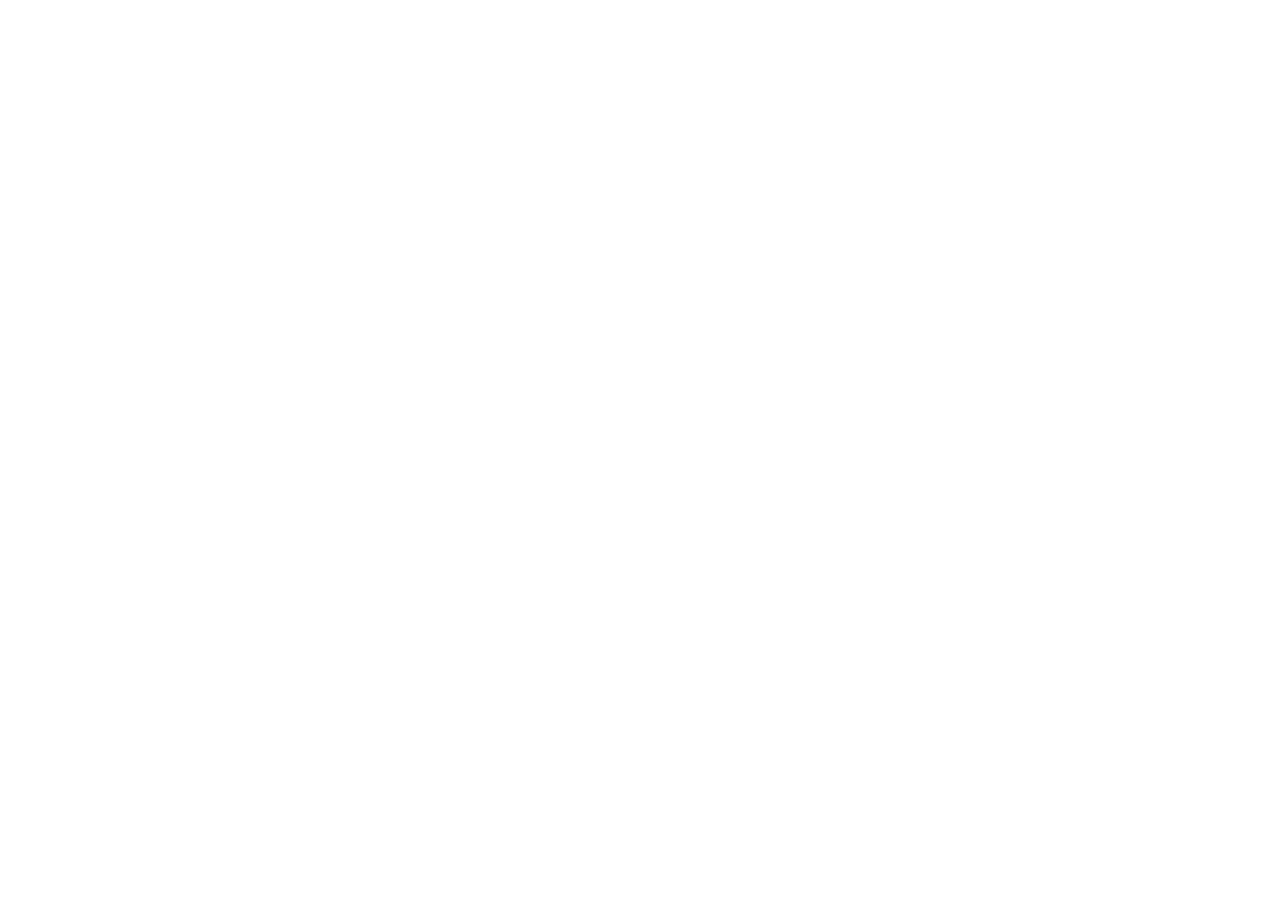
==== app/index.html @ ad6442f9 "initial commit" ====
<!DOCTYPE html>
<html lang="en">
<head>
  <meta charset="UTF-8">
  <meta name="viewport" content="width=device-width, initial-scale=1.0">
  <title>Tic Tac Toe</title>
  <link rel="stylesheet" href="css/style.css">
</head>
<body>
  
  <script src="js/script.js"></script>
</body>
</html>
---- app/css/style.css ----
/** Script for Tic-Tac-Toe game */
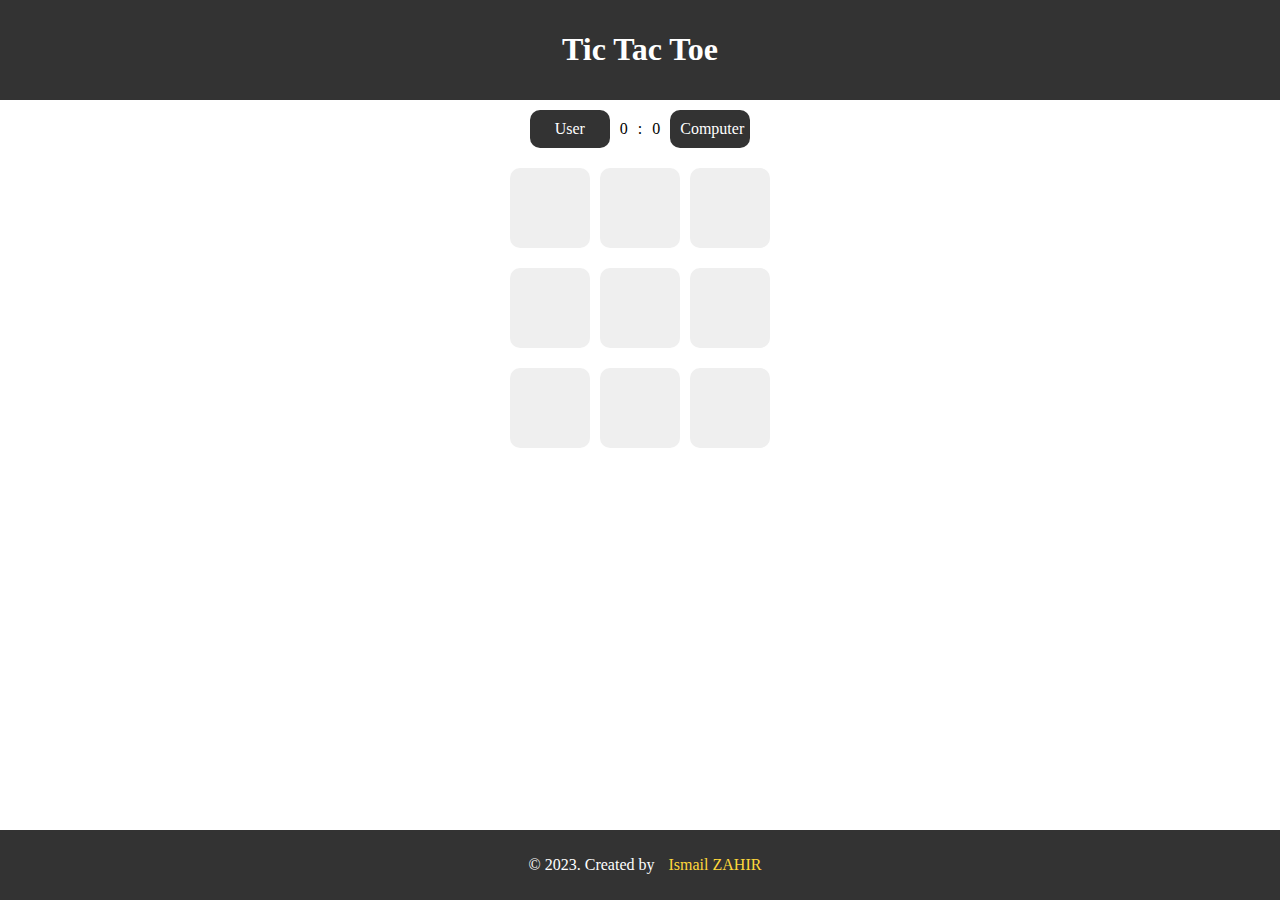
==== commit c19f989b: "board" ====
--- a/app/index.html
+++ b/app/index.html
@@ -4,10 +4,34 @@
   <meta charset="UTF-8">
   <meta name="viewport" content="width=device-width, initial-scale=1.0">
   <title>Tic Tac Toe</title>
+  <link rel="shortcut icon" href="favicon.ico" type="image/x-icon">
   <link rel="stylesheet" href="css/style.css">
 </head>
 <body>
-  
+  <header class="header">
+    <h1>Tic Tac Toe</h1>
+  </header>
+  <div class="container">
+    <div class="score-board">
+      <div id="user-label" class="badge">User</div>
+      <span id="user-score">0</span>:<span id="computer-score">0</span>
+      <div id="computer-label" class="badge">Computer</div>
+    </div>
+    <div class="board" id="board">
+      <button class="item" value="0"></button>
+      <button class="item" value="1"></button>
+      <button class="item" value="2"></button>
+      <button class="item" value="3"></button>
+      <button class="item" value="4"></button>
+      <button class="item" value="5"></button>
+      <button class="item" value="6"></button>
+      <button class="item" value="7"></button>
+      <button class="item" value="8"></button>
+    </div>
+  </div>
+  <footer class="footer">
+    <p>&copy; 2023. Created by <a href="https://ismailza.github.io/Portfolio" target="_blank">Ismail ZAHIR</a></p>
+  </footer>
   <script src="js/script.js"></script>
 </body>
 </html>--- a/app/css/style.css
+++ b/app/css/style.css
@@ -1 +1,80 @@
 /** Script for Tic-Tac-Toe game */
+
+html, body {
+  margin: 0;
+  padding: 0;
+  width: 100%;
+  overflow: hidden;
+}
+a {
+  text-decoration: none;
+  color: #fff;
+}
+.header {
+  background-color: #333;
+  color: #fff;
+  padding: 10px;
+  text-align: center;
+}
+.container {
+  width: 100%;
+  margin: 0 auto;
+  padding: 0;
+}
+.score-board {
+  width: 100%;
+  display: flex;
+  justify-content: center;
+  align-items: center;
+  margin: 10px 0;
+}
+.badge {
+  background-color: #333;
+  color: #fff;
+  width: 60px;
+  padding: 10px;
+  text-align: center;
+  border-radius: 10px;
+}
+.score-board span {
+  margin: 0 10px;
+}
+.board {
+  width: 300px;
+  height: 300px;
+  margin: 0 auto;
+  display: flex;
+  flex-wrap: wrap;
+  justify-content: center;
+  align-items: center;
+}
+.board .item {
+  width: 80px;
+  height: 80px;
+  border: 0px solid #333;
+  border-radius: 10px;
+  margin: 5px;
+  display: flex;
+  justify-content: center;
+  align-items: center;
+  font-size: 50px;
+  cursor: pointer;
+}
+.board .item:hover {
+  background-color: #333;
+}
+
+.footer {
+  background-color: #333;
+  color: #fff;
+  width: 100%;
+  padding: 10px;
+  display: flex;
+  justify-content: center;
+  position: absolute;
+  bottom: 0;
+}
+.footer a {
+  margin: 0 10px;
+  color: #FFD83B;
+}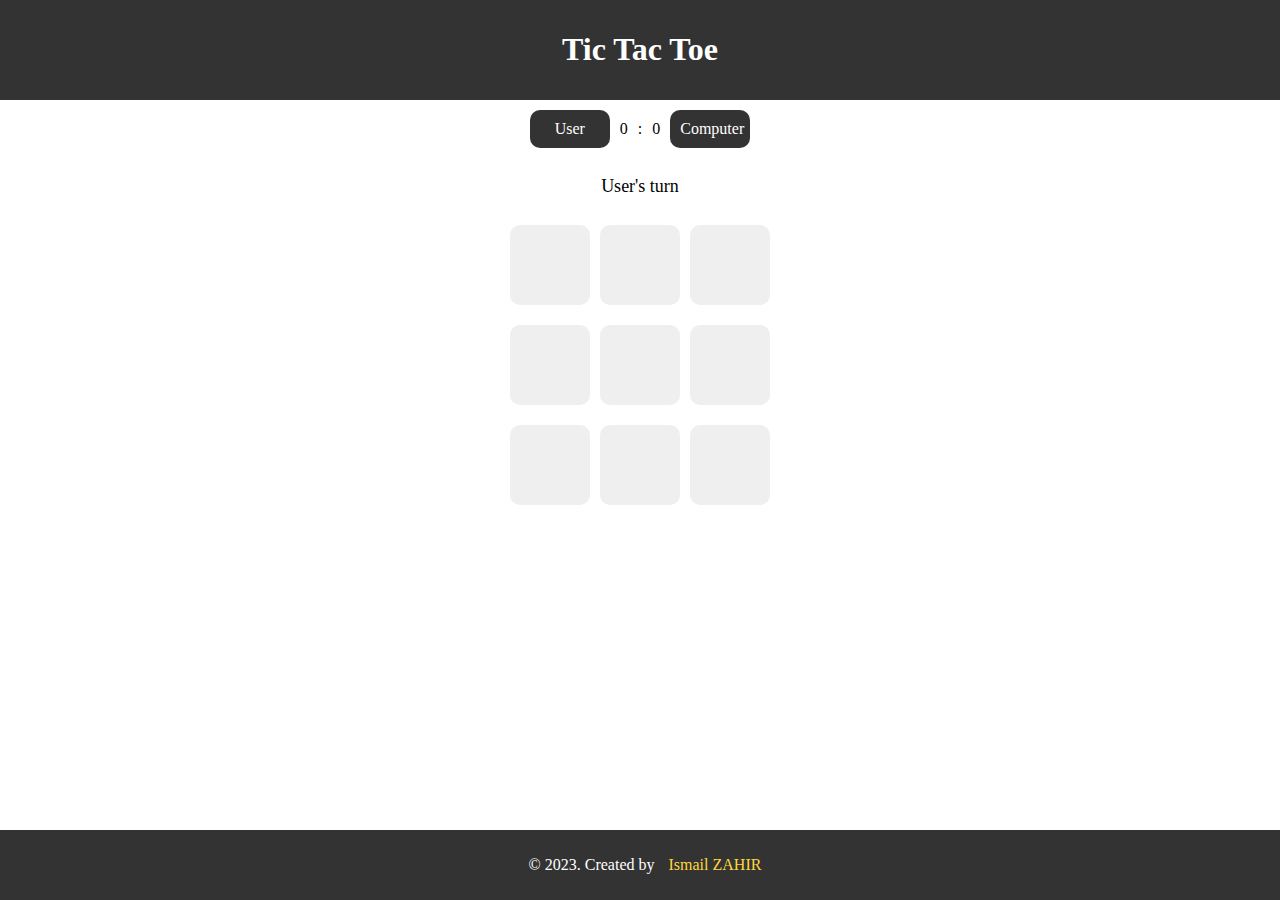
==== commit 1392c1d8: "set up game" ====
--- a/app/index.html
+++ b/app/index.html
@@ -13,9 +13,12 @@
   </header>
   <div class="container">
     <div class="score-board">
-      <div id="user-label" class="badge">User</div>
-      <span id="user-score">0</span>:<span id="computer-score">0</span>
-      <div id="computer-label" class="badge">Computer</div>
+      <div id="player-label0" class="badge"></div>
+      <span id="player-score0"></span>:<span id="player-score1"></span>
+      <div id="player-label1" class="badge"></div>
+    </div>
+    <div class="player-status">
+      <p id="status"></p>
     </div>
     <div class="board" id="board">
       <button class="item" value="0"></button>
--- a/app/css/style.css
+++ b/app/css/style.css
@@ -27,6 +27,15 @@
   justify-content: center;
   align-items: center;
   margin: 10px 0;
+}
+.player-status {
+  width: 100%;
+  display: flex;
+  justify-content: center;
+  align-items: center;
+}
+.player-status p {
+  font-size: 18px;
 }
 .badge {
   background-color: #333;
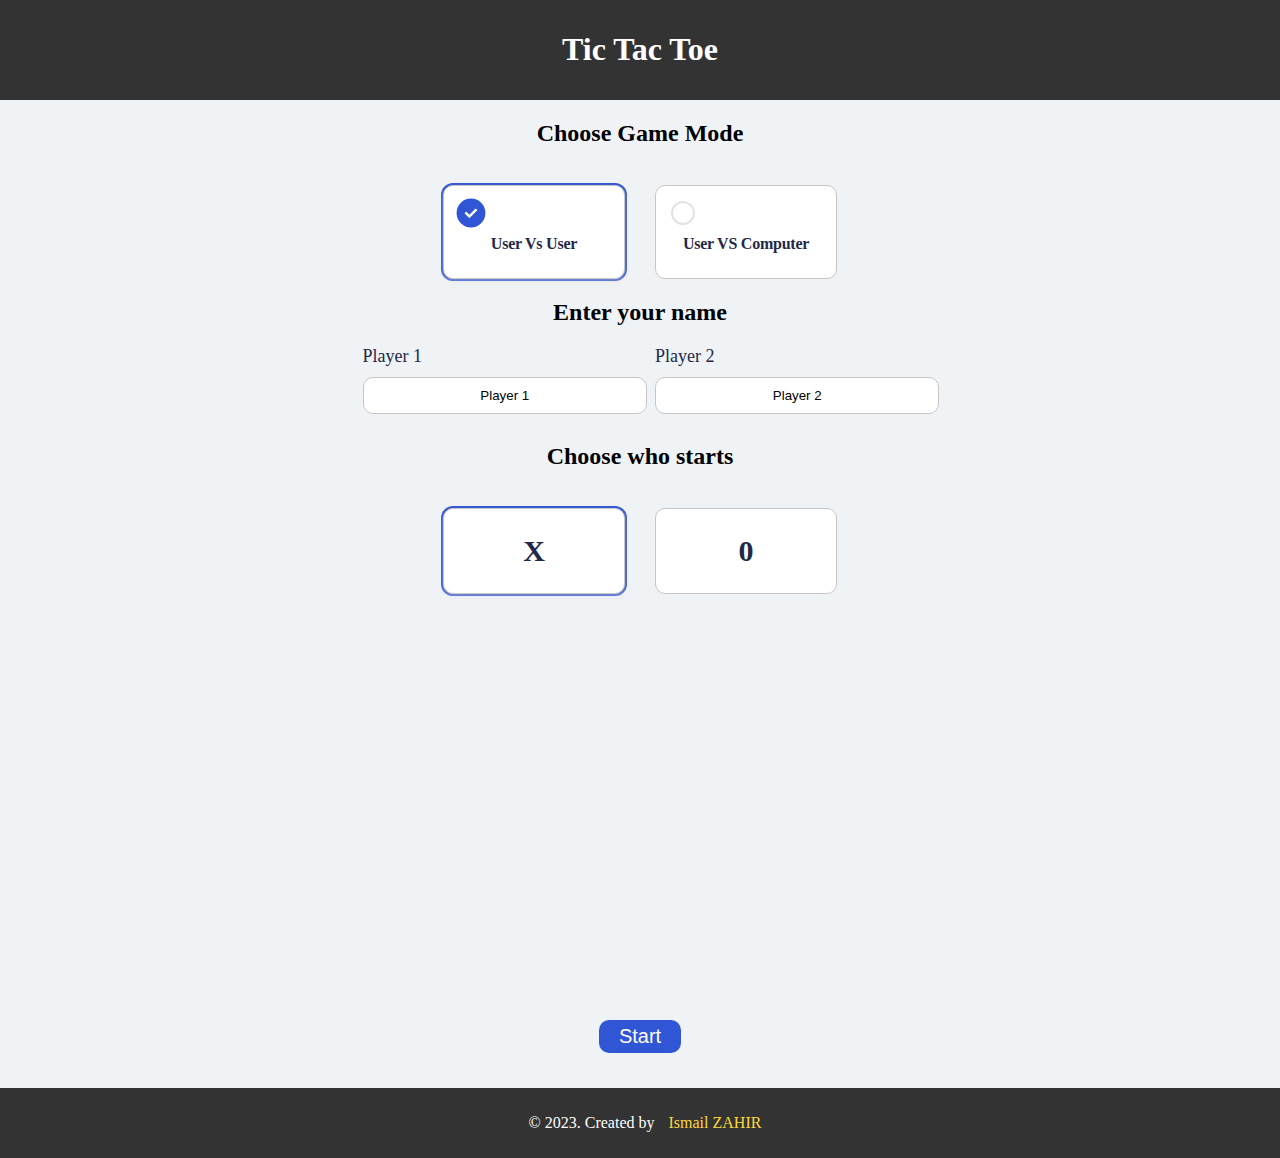
==== commit b1ad2574: "adjust game config" ====
--- a/app/index.html
+++ b/app/index.html
@@ -6,6 +6,7 @@
   <title>Tic Tac Toe</title>
   <link rel="shortcut icon" href="favicon.ico" type="image/x-icon">
   <link rel="stylesheet" href="css/style.css">
+  <script src="js/index.js" async></script>
 </head>
 <body>
   <header class="header">
--- a/app/css/style.css
+++ b/app/css/style.css
@@ -4,7 +4,8 @@
   margin: 0;
   padding: 0;
   width: 100%;
-  overflow: hidden;
+  overflow-x: hidden;
+  background-color: #f0f3f6;
 }
 a {
   text-decoration: none;
@@ -20,6 +21,9 @@
   width: 100%;
   margin: 0 auto;
   padding: 0;
+  display: flex;
+  flex-direction: column;
+  min-height: 100vh;
 }
 .score-board {
   width: 100%;
@@ -60,7 +64,8 @@
 .board .item {
   width: 80px;
   height: 80px;
-  border: 0px solid #333;
+  background-color: #fff;
+  border: 1px solid #333;
   border-radius: 10px;
   margin: 5px;
   display: flex;
@@ -72,16 +77,16 @@
 .board .item:hover {
   background-color: #333;
 }
-
 .footer {
   background-color: #333;
   color: #fff;
-  width: 100%;
   padding: 10px;
   display: flex;
   justify-content: center;
-  position: absolute;
+  width: 100%;
+  position: relative;
   bottom: 0;
+  margin-top: 15px;
 }
 .footer a {
   margin: 0 10px;
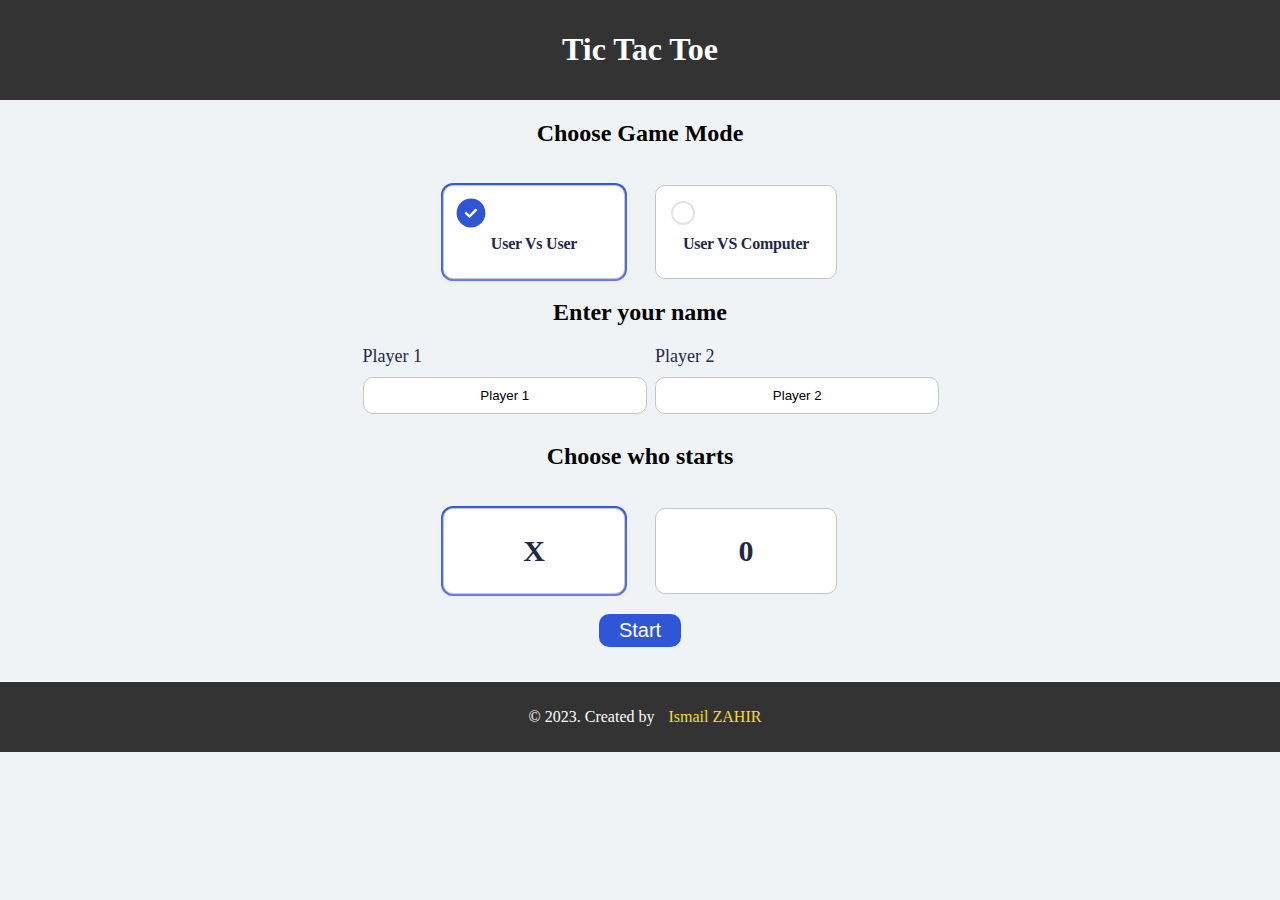
==== commit 58573665: "restart and save game" ====
--- a/app/index.html
+++ b/app/index.html
@@ -10,7 +10,13 @@
 </head>
 <body>
   <header class="header">
-    <h1>Tic Tac Toe</h1>
+    <div class="brand">
+      <h1>Tic Tac Toe</h1>
+    </div>
+    <div class="burger-menu"></div>
+    <nav class="menu">
+      <a href="home.html">Home</a>
+    </nav>
   </header>
   <div class="container">
     <div class="score-board">
@@ -32,6 +38,10 @@
       <button class="item" value="7"></button>
       <button class="item" value="8"></button>
     </div>
+    <div class="features">
+      <button id="restart-btn">Restart Game</button>
+      <button id="save-btn">Save</button>
+    </div>
   </div>
   <footer class="footer">
     <p>&copy; 2023. Created by <a href="https://ismailza.github.io/Portfolio" target="_blank">Ismail ZAHIR</a></p>
--- a/app/css/style.css
+++ b/app/css/style.css
@@ -17,13 +17,29 @@
   padding: 10px;
   text-align: center;
 }
+.brand {
+  font-size: 24px;
+  font-weight: 700;
+}
+.menu {
+  display: flex;
+  justify-content: center;
+  align-items: center;
+}
+.menu a {
+  margin: 0 10px;
+  color: #FFD83B;
+  font-size: 18px;
+}
+.menu a:hover {
+  color: #fff;
+}
 .container {
   width: 100%;
   margin: 0 auto;
   padding: 0;
   display: flex;
   flex-direction: column;
-  min-height: 100vh;
 }
 .score-board {
   width: 100%;
@@ -77,6 +93,36 @@
 .board .item:hover {
   background-color: #333;
 }
+.features {
+  width: 100%;
+  display: flex;
+  justify-content: center;
+  align-items: center;
+  margin: 10px 0;
+}
+.features button {
+  border-radius: 10px;
+  margin: 10px;
+  padding: 10px;
+  text-align: center;
+  color: #fff;
+  font-size: 14px;
+  border: none;
+  box-shadow: 1px 1px 1px 1px rgba(0, 0, 0, 0.2);
+  cursor: pointer;
+}
+.features button:hover {
+  box-shadow: 1px 1px 1px 1px rgba(0, 0, 0, 0.5);
+}
+.features button#restart-btn {
+  background-color: #0aa70a;
+}
+.features button#break-btn {
+  background-color: #fd7e14;
+}
+.features button#save-btn {
+  background-color: #3056d5;
+}
 .footer {
   background-color: #333;
   color: #fff;
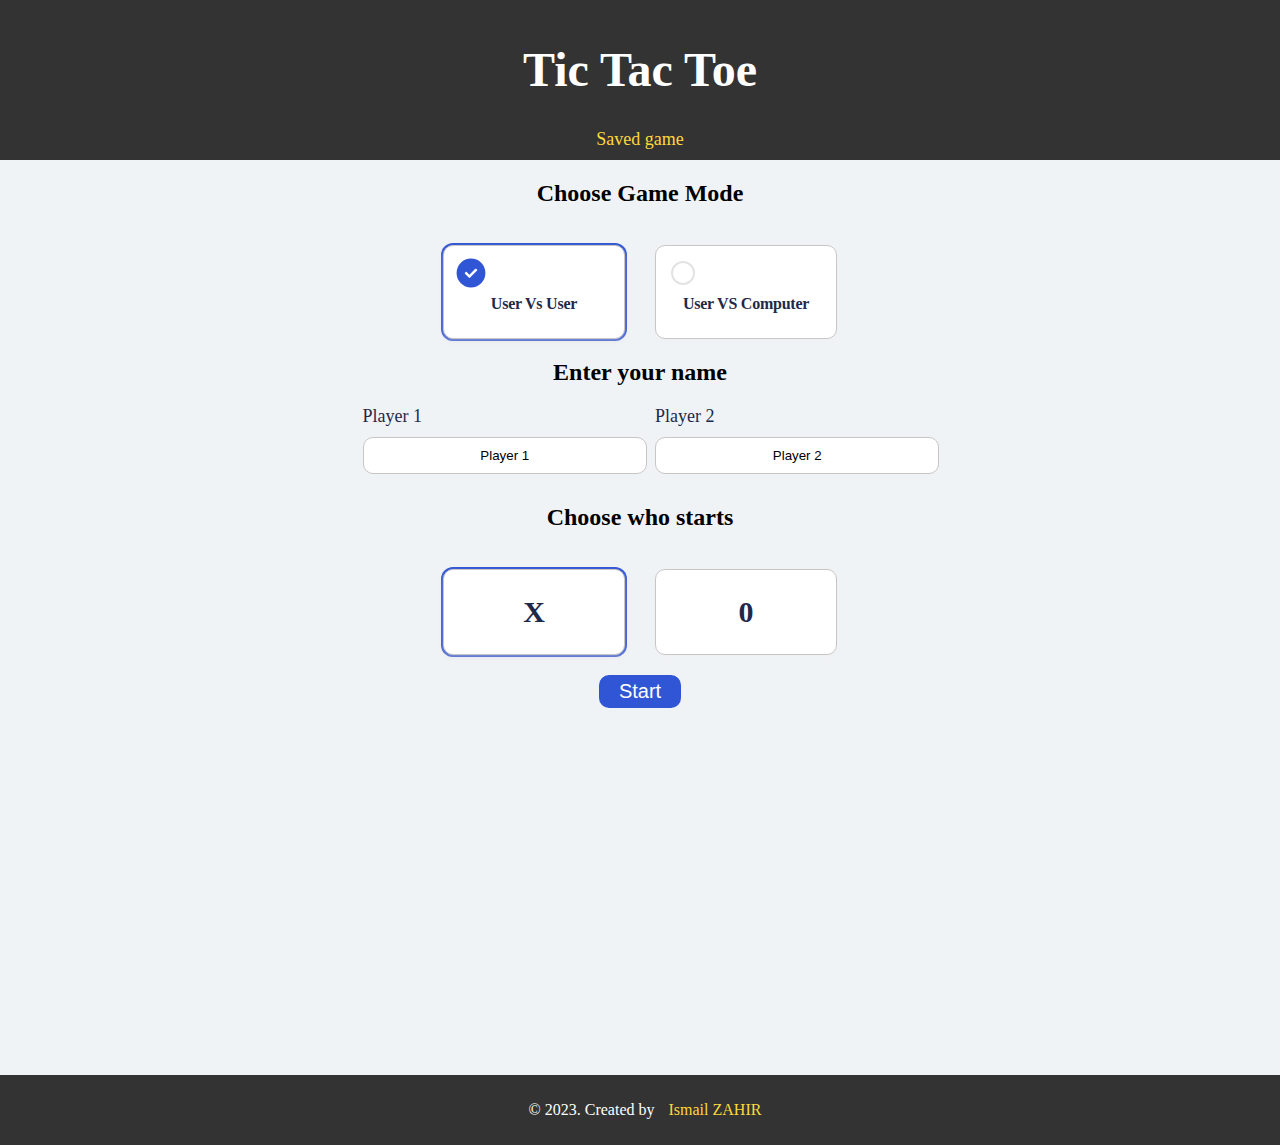
==== commit 59da382e: "load saved game" ====
--- a/app/index.html
+++ b/app/index.html
@@ -13,7 +13,6 @@
     <div class="brand">
       <h1>Tic Tac Toe</h1>
     </div>
-    <div class="burger-menu"></div>
     <nav class="menu">
       <a href="home.html">Home</a>
     </nav>
--- a/app/css/style.css
+++ b/app/css/style.css
@@ -6,6 +6,7 @@
   width: 100%;
   overflow-x: hidden;
   background-color: #f0f3f6;
+  min-height: 100vh;
 }
 a {
   text-decoration: none;
@@ -40,6 +41,7 @@
   padding: 0;
   display: flex;
   flex-direction: column;
+  min-height: 100vh;
 }
 .score-board {
   width: 100%;
